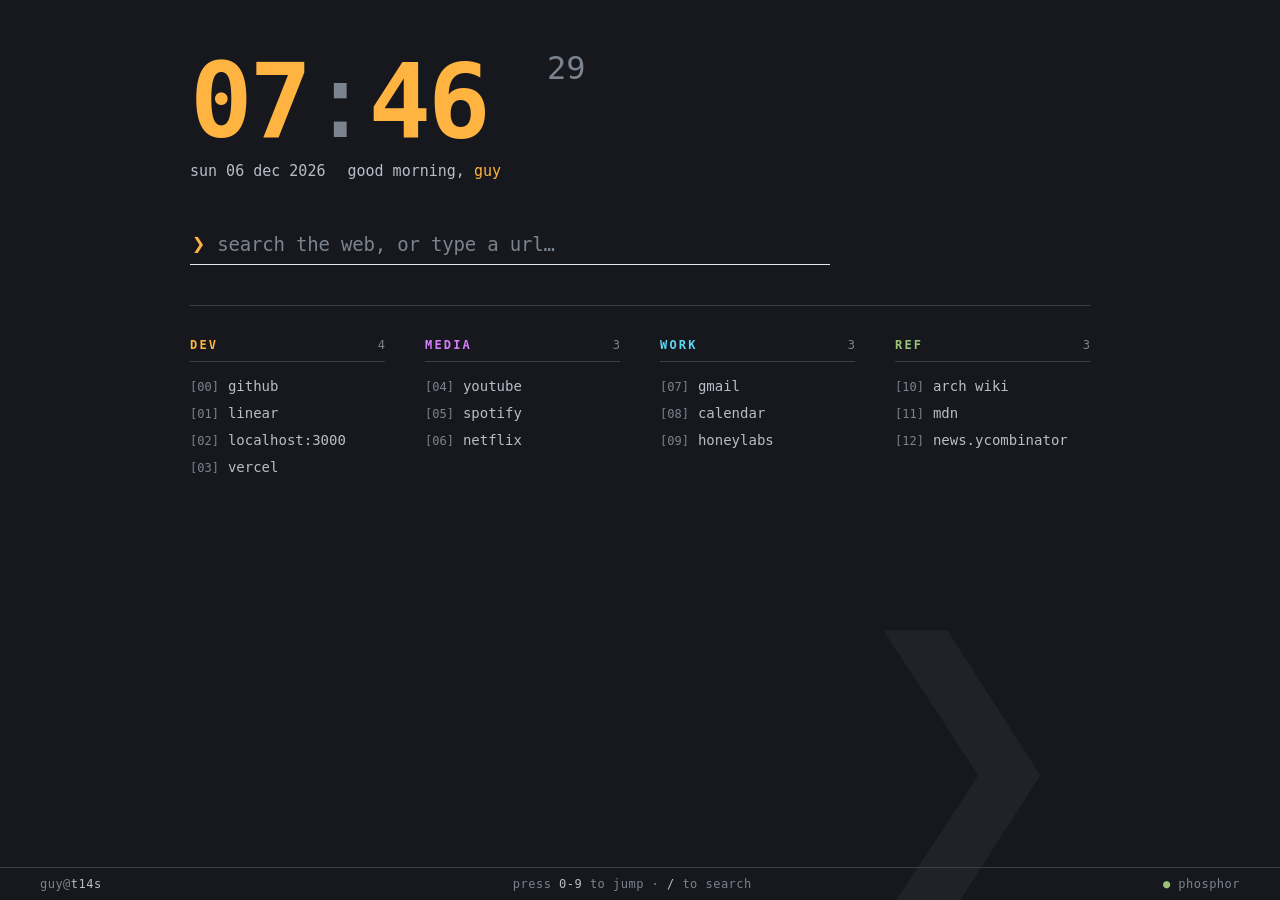
==== .config/firefox/newtab/index.html @ 92ed08a8 "Firefox: custom Phosphor start page served via Tridactyl newtab Self-contained local HTML: amber clo" ====
<!DOCTYPE html>
<html lang="en">
<head>
<meta charset="utf-8">
<meta name="viewport" content="width=device-width, initial-scale=1">
<title>phosphor</title>
<style>
  :root{
    --bg:#16181d; --fg0:#e6e9ed; --fg1:#b7bec8; --fg2:#7b838f;
    --line0:#3a404a; --line1:#e6e9ed;
    --amber:#ffb340; --blue:#5b9dff; --cyan:#5ed3f3; --sage:#98c379; --magenta:#d67cff;
    --mono:"InputMono Nerd Font","InputMonoCondensed Nerd Font",monospace;
  }
  *{box-sizing:border-box;margin:0;padding:0;border-radius:0!important}
  html,body{height:100%}
  body{
    background:var(--bg); color:var(--fg1);
    font-family:var(--mono); font-size:15px; line-height:1.5;
    -webkit-font-smoothing:antialiased; text-rendering:optimizeLegibility;
    display:flex; flex-direction:column; min-height:100vh;
    overflow-x:hidden;
  }
  a{color:inherit;text-decoration:none}

  /* watermark */
  #wm{
    position:fixed; right:-0.06em; bottom:-0.12em; z-index:0;
    font-family:var(--mono); font-size:44vh; line-height:1; font-weight:700;
    color:var(--line0); opacity:.28; pointer-events:none; user-select:none;
    letter-spacing:-0.02em;
  }

  main{
    position:relative; z-index:1;
    flex:1 0 auto;
    width:100%; max-width:980px; margin:0 auto;
    padding:6vh 40px 40px;
    display:flex; flex-direction:column;
  }

  /* header: clock */
  header{margin-bottom:34px}
  #clock{
    font-size:104px; line-height:.92; font-weight:700; letter-spacing:-0.03em;
    color:var(--amber); font-variant-numeric:tabular-nums;
  }
  #clock .sep{color:var(--fg2); font-weight:400}
  #clock .sec{font-size:32px; color:var(--fg2); font-weight:400; letter-spacing:0; vertical-align:top}
  #meta{margin-top:10px; display:flex; gap:22px; align-items:baseline; flex-wrap:wrap}
  #date{color:var(--fg1); font-size:15px}
  #date .k{color:var(--fg2)}
  #greet{color:var(--fg1); font-size:15px}
  #greet b{color:var(--amber); font-weight:400}

  /* search */
  #searchwrap{
    display:flex; align-items:center; gap:12px;
    border-bottom:1px solid var(--line0);
    padding:9px 2px; margin:8px 0 40px; max-width:640px;
    transition:border-color .12s;
  }
  #searchwrap:focus-within{border-bottom-color:var(--line1)}
  #prompt{color:var(--amber); font-size:22px; font-weight:700; line-height:1}
  #q{
    flex:1; background:transparent; border:0; outline:0;
    color:var(--fg0); font-family:var(--mono); font-size:19px; letter-spacing:-0.01em;
    caret-color:var(--amber);
  }
  #q::placeholder{color:var(--fg2)}

  /* link grid */
  #grid{
    display:grid; grid-template-columns:repeat(4,1fr); gap:34px 40px;
    border-top:1px solid var(--line0); padding-top:30px;
  }
  .group h2{
    font-size:12px; font-weight:700; letter-spacing:.18em; text-transform:uppercase;
    margin-bottom:12px; padding-bottom:7px; border-bottom:1px solid var(--line0);
    display:flex; justify-content:space-between; align-items:baseline;
  }
  .group h2 .tick{color:var(--fg2); font-weight:400; letter-spacing:0}
  .group.dev h2{color:var(--amber)}
  .group.media h2{color:var(--magenta)}
  .group.work h2{color:var(--cyan)}
  .group.ref h2{color:var(--sage)}
  .group ul{list-style:none}
  .group li{margin:2px 0}
  .group a{
    display:flex; gap:9px; align-items:baseline;
    color:var(--fg1); font-size:14px; padding:2px 3px; line-height:1.5;
    border-left:2px solid transparent; margin-left:-5px;
  }
  .group a .idx{color:var(--fg2); font-size:12px; min-width:22px; font-variant-numeric:tabular-nums}
  .group a:hover,.group a:focus{color:var(--amber); background:#1c1f25; border-left-color:var(--amber); outline:0}
  .group a.kb{color:var(--amber)}

  /* status line */
  footer{
    flex-shrink:0; position:relative; z-index:1;
    border-top:1px solid var(--line0);
    display:flex; justify-content:space-between; align-items:center;
    padding:7px 40px; color:var(--fg2); font-size:12px; letter-spacing:.04em;
  }
  footer .host b{color:var(--fg1);font-weight:400}
  footer .tag{color:var(--fg2)}
  footer .tag::before{content:"● "; color:var(--sage)}
  footer .hint{color:var(--fg2)}
  footer .hint b{color:var(--fg1);font-weight:400}

  @media (max-width:820px){
    #grid{grid-template-columns:repeat(2,1fr)}
    #clock{font-size:76px}
  }
</style>
</head>
<body>
  <div id="wm" aria-hidden="true">❯_</div>

  <main>
    <header>
      <div id="clock" aria-live="off">--<span class="sep">:</span>--</div>
      <div id="meta">
        <div id="date"><span class="k"></span> <span id="datetext"></span></div>
        <div id="greet"></div>
      </div>
    </header>

    <form id="searchwrap" autocomplete="off">
      <span id="prompt">❯</span>
      <input id="q" name="q" type="text" spellcheck="false" autofocus
             placeholder="search the web, or type a url…" aria-label="search">
    </form>

    <nav id="grid"></nav>
  </main>

  <footer>
    <span class="host">guy@<b>t14s</b></span>
    <span class="hint">press <b>0-9</b> to jump · <b>/</b> to search</span>
    <span class="tag">phosphor</span>
  </footer>

<script>
(function(){
  "use strict";

  /* ---- link data ---- */
  var GROUPS = [
    {cls:"dev",  name:"dev",   links:[
      ["github",        "https://github.com"],
      ["linear",        "https://linear.app"],
      ["localhost:3000","http://localhost:3000"],
      ["vercel",        "https://vercel.com/dashboard"]
    ]},
    {cls:"media", name:"media", links:[
      ["youtube", "https://youtube.com"],
      ["spotify", "https://open.spotify.com"],
      ["netflix", "https://netflix.com"]
    ]},
    {cls:"work",  name:"work",  links:[
      ["gmail",     "https://mail.google.com"],
      ["calendar",  "https://calendar.google.com"],
      ["honeylabs", "https://honeylabs.ai"]
    ]},
    {cls:"ref",   name:"ref",   links:[
      ["arch wiki",       "https://wiki.archlinux.org"],
      ["mdn",             "https://developer.mozilla.org"],
      ["news.ycombinator","https://news.ycombinator.com"]
    ]}
  ];

  /* ---- render grid, number every link ---- */
  var grid = document.getElementById("grid");
  var index = [];               // idx -> <a>
  var n = 0;
  GROUPS.forEach(function(g){
    var sec = document.createElement("section");
    sec.className = "group " + g.cls;
    var h = document.createElement("h2");
    h.innerHTML = g.name + '<span class="tick">'+ g.links.length +'</span>';
    sec.appendChild(h);
    var ul = document.createElement("ul");
    g.links.forEach(function(l){
      var i = n++;
      index[i] = l[1];
      var li = document.createElement("li");
      var a = document.createElement("a");
      a.href = l[1];
      a.dataset.idx = i;
      var pad = (i<10?"0":"") + i;
      a.innerHTML = '<span class="idx">['+pad+']</span><span class="lbl">'+l[0]+'</span>';
      li.appendChild(a); ul.appendChild(li);
    });
    sec.appendChild(ul);
    grid.appendChild(sec);
  });

  /* ---- clock ---- */
  var clock = document.getElementById("clock");
  var dateEl = document.getElementById("datetext");
  var greet = document.getElementById("greet");
  var DAYS = ["sun","mon","tue","wed","thu","fri","sat"];
  var MON  = ["jan","feb","mar","apr","may","jun","jul","aug","sep","oct","nov","dec"];
  function p2(x){return (x<10?"0":"")+x;}
  function tick(){
    var d = new Date();
    var h = d.getHours(), m = d.getMinutes(), s = d.getSeconds();
    clock.innerHTML = p2(h) + '<span class="sep">:</span>' + p2(m) +
                      ' <span class="sec">'+ p2(s) +'</span>';
    dateEl.textContent = DAYS[d.getDay()] + " " + p2(d.getDate()) + " " +
                         MON[d.getMonth()] + " " + d.getFullYear();
    var g = h<5?"good night":h<12?"good morning":h<18?"good afternoon":"good evening";
    greet.innerHTML = g + ", <b>guy</b>";
  }
  tick(); setInterval(tick, 1000);

  /* ---- search ---- */
  var form = document.getElementById("searchwrap");
  var q = document.getElementById("q");
  function looksLikeUrl(t){
    if(/\s/.test(t)) return false;
    if(/^https?:\/\//i.test(t)) return true;
    if(/^localhost(:\d+)?(\/|$)/i.test(t)) return true;
    // bare domain: has a dot, a plausible tld, no spaces
    return /^[a-z0-9][a-z0-9.-]*\.[a-z]{2,}(:\d+)?(\/.*)?$/i.test(t);
  }
  form.addEventListener("submit", function(e){
    e.preventDefault();
    var t = q.value.trim();
    if(!t) return;
    var dest;
    if(looksLikeUrl(t)){
      if(/^https?:\/\//i.test(t)) dest = t;
      else if(/^localhost/i.test(t)) dest = "http://" + t;
      else dest = "https://" + t;
    } else {
      dest = "https://duckduckgo.com/?q=" + encodeURIComponent(t);
    }
    window.location.href = dest;
  });

  /* ---- keyboard nav (non-conflicting): digits jump when not typing ---- */
  var buf = "", bufTimer = null;
  function clearBuf(){ buf=""; document.querySelectorAll(".group a.kb").forEach(function(a){a.classList.remove("kb");}); }
  document.addEventListener("keydown", function(e){
    var typing = document.activeElement === q;
    // '/' focuses search from anywhere
    if(e.key === "/" && !typing){ e.preventDefault(); q.focus(); q.select(); return; }
    if(e.key === "Escape"){ q.blur(); q.value=""; clearBuf(); return; }
    if(typing) return;                       // never hijack typing in the box
    if(e.altKey||e.ctrlKey||e.metaKey) return;
    if(/^[0-9]$/.test(e.key)){
      buf += e.key;
      clearTimeout(bufTimer);
      var i = parseInt(buf,10);
      // highlight candidate
      document.querySelectorAll(".group a.kb").forEach(function(a){a.classList.remove("kb");});
      var a = grid.querySelector('a[data-idx="'+i+'"]');
      if(a) a.classList.add("kb");
      // if no longer index could extend this buffer, commit now
      var couldExtend = grid.querySelector('a[data-idx^="'+buf+'"]') || index[parseInt(buf+"0",10)]!==undefined;
      if(index[i]!==undefined && !couldExtend){ window.location.href = index[i]; return; }
      bufTimer = setTimeout(function(){
        if(index[i]!==undefined) window.location.href = index[i];
        else clearBuf();
      }, 380);
    }
  });

  /* keep focus on the search box */
  window.addEventListener("load", function(){ q.focus(); });
  q.focus();
})();
</script>
</body>
</html>
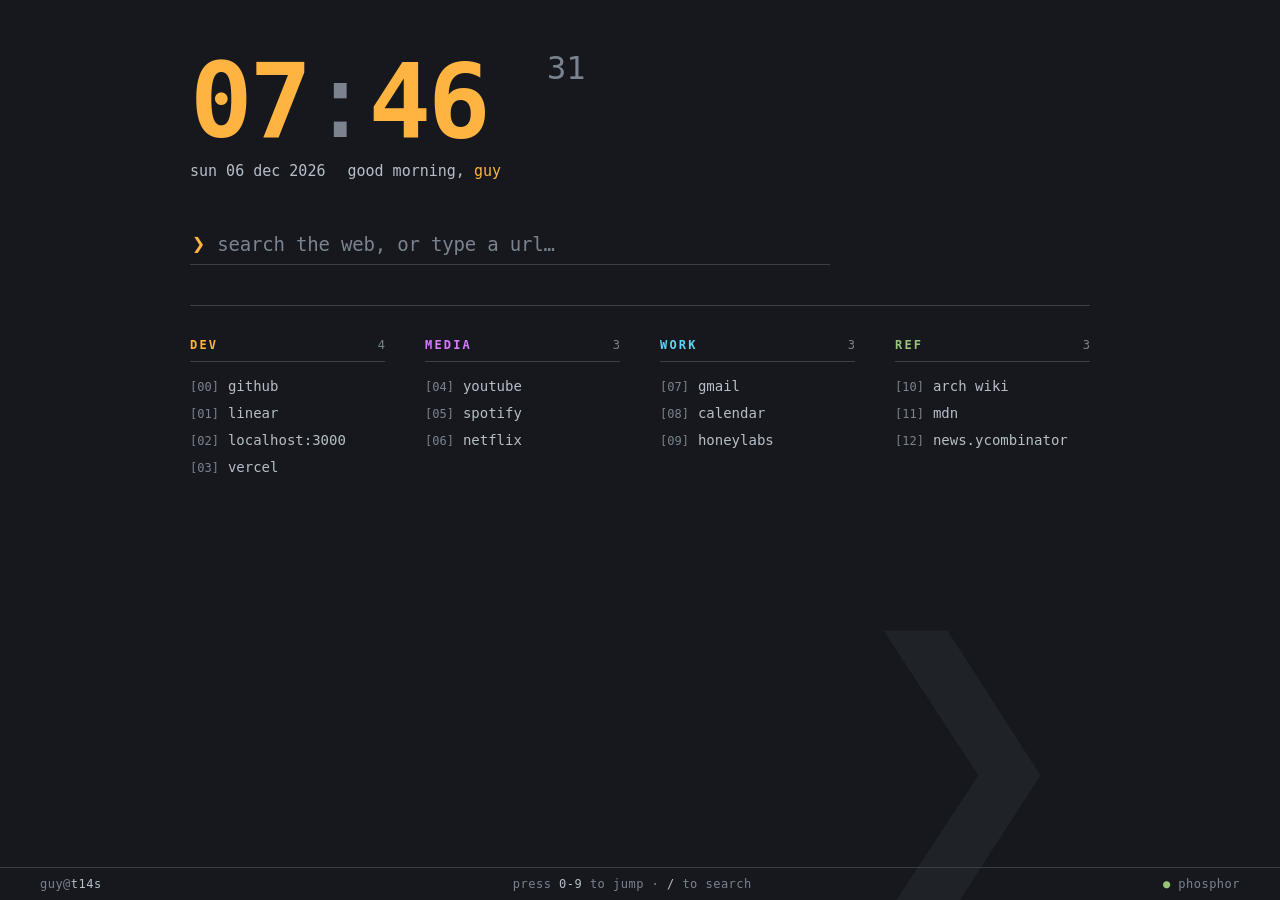
==== commit efd1faf1: "Start page: no autofocus, so Tridactyl stays in normal mode (F hints work); / focuses search Co-Auth" ====
--- a/.config/firefox/newtab/index.html
+++ b/.config/firefox/newtab/index.html
@@ -127,7 +127,7 @@
 
     <form id="searchwrap" autocomplete="off">
       <span id="prompt">❯</span>
-      <input id="q" name="q" type="text" spellcheck="false" autofocus
+      <input id="q" name="q" type="text" spellcheck="false"
              placeholder="search the web, or type a url…" aria-label="search">
     </form>
 
@@ -268,8 +268,6 @@
   });
 
   /* keep focus on the search box */
-  window.addEventListener("load", function(){ q.focus(); });
-  q.focus();
 })();
 </script>
 </body>
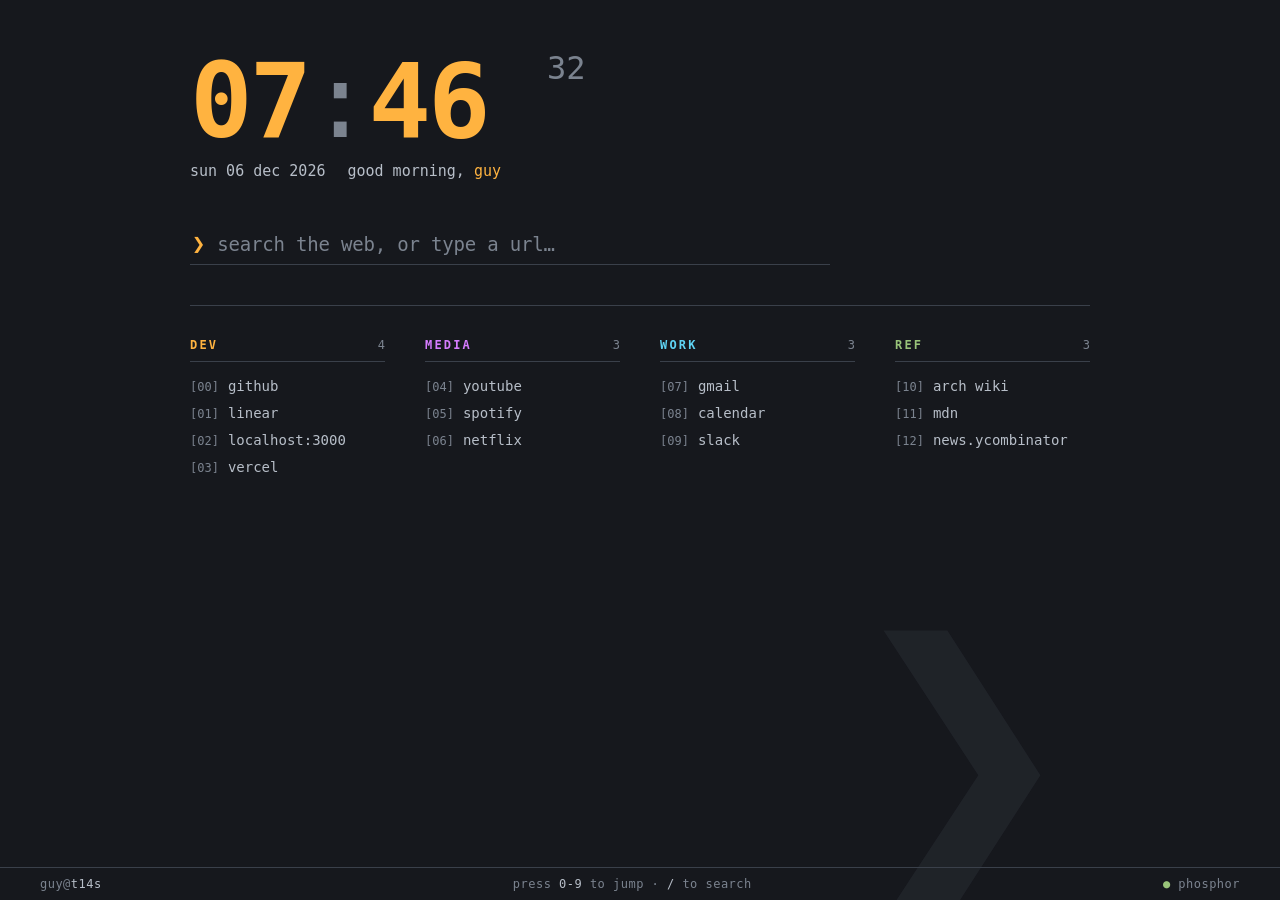
==== commit 7896bcd1: "Start page: WORK links point at account 3 gmail/calendar and Slack Co-Authored-By: Claude Fable 5.1 " ====
--- a/.config/firefox/newtab/index.html
+++ b/.config/firefox/newtab/index.html
@@ -158,9 +158,9 @@
       ["netflix", "https://netflix.com"]
     ]},
     {cls:"work",  name:"work",  links:[
-      ["gmail",     "https://mail.google.com"],
-      ["calendar",  "https://calendar.google.com"],
-      ["honeylabs", "https://honeylabs.ai"]
+      ["gmail",     "https://mail.google.com/mail/u/3/"],
+      ["calendar",  "https://calendar.google.com/calendar/u/3/"],
+      ["slack",     "https://app.slack.com"]
     ]},
     {cls:"ref",   name:"ref",   links:[
       ["arch wiki",       "https://wiki.archlinux.org"],
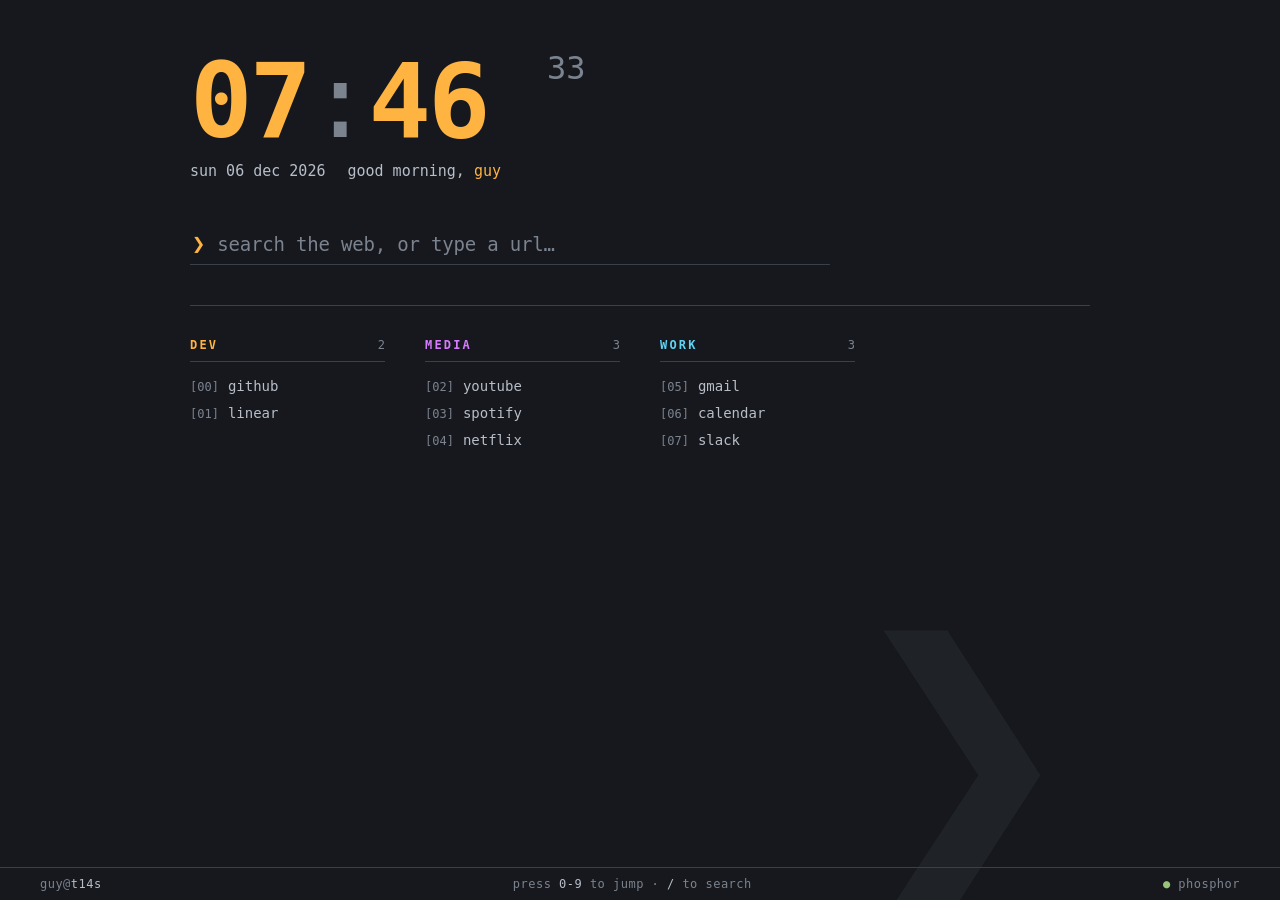
==== commit 6a227653: "Start page: drop localhost/vercel and the REF group Co-Authored-By: Claude Fable 5.1 <noreply@anthro" ====
--- a/.config/firefox/newtab/index.html
+++ b/.config/firefox/newtab/index.html
@@ -149,8 +149,6 @@
     {cls:"dev",  name:"dev",   links:[
       ["github",        "https://github.com"],
       ["linear",        "https://linear.app"],
-      ["localhost:3000","http://localhost:3000"],
-      ["vercel",        "https://vercel.com/dashboard"]
     ]},
     {cls:"media", name:"media", links:[
       ["youtube", "https://youtube.com"],
@@ -161,11 +159,6 @@
       ["gmail",     "https://mail.google.com/mail/u/3/"],
       ["calendar",  "https://calendar.google.com/calendar/u/3/"],
       ["slack",     "https://app.slack.com"]
-    ]},
-    {cls:"ref",   name:"ref",   links:[
-      ["arch wiki",       "https://wiki.archlinux.org"],
-      ["mdn",             "https://developer.mozilla.org"],
-      ["news.ycombinator","https://news.ycombinator.com"]
     ]}
   ];
 
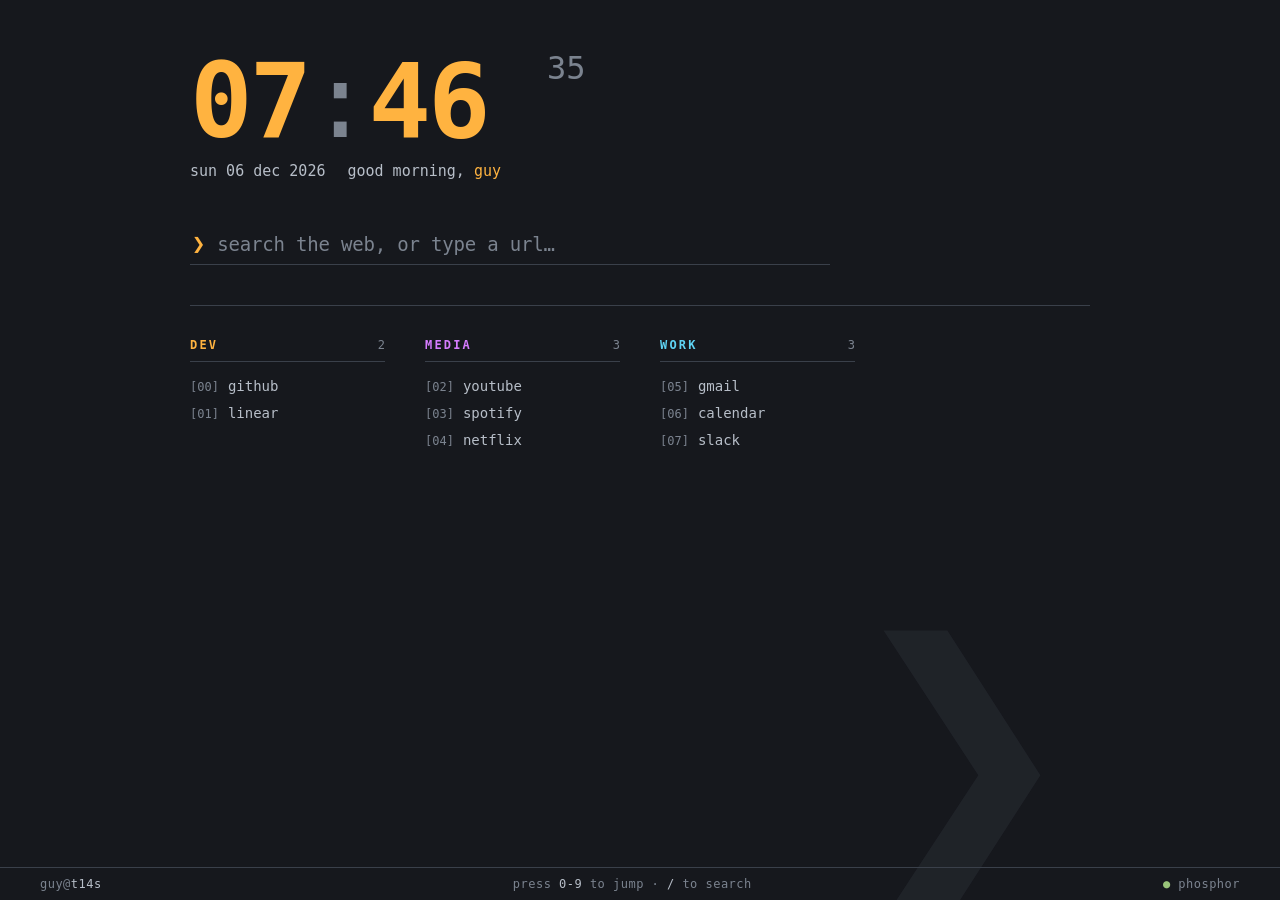
==== commit e56d4d56: "Start page: slack -> app.slack.com/client/ Co-Authored-By: Claude Fable 5.1 <noreply@anthropic.com>" ====
--- a/.config/firefox/newtab/index.html
+++ b/.config/firefox/newtab/index.html
@@ -158,7 +158,7 @@
     {cls:"work",  name:"work",  links:[
       ["gmail",     "https://mail.google.com/mail/u/3/"],
       ["calendar",  "https://calendar.google.com/calendar/u/3/"],
-      ["slack",     "https://app.slack.com"]
+      ["slack",     "https://app.slack.com/client/"]
     ]}
   ];
 
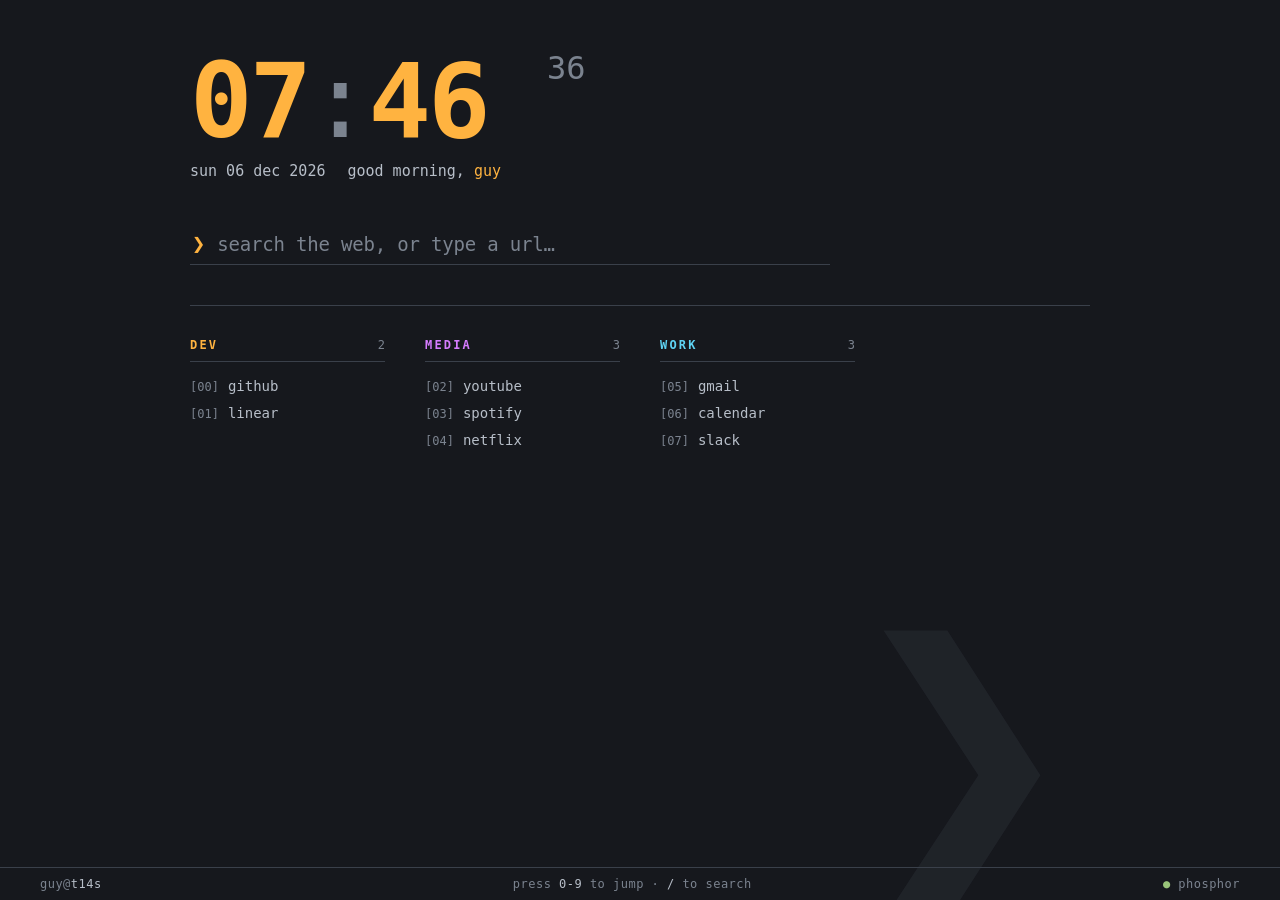
==== commit 19abc705: "Start page: search with Google Co-Authored-By: Claude Fable 5.1 <noreply@anthropic.com>" ====
--- a/.config/firefox/newtab/index.html
+++ b/.config/firefox/newtab/index.html
@@ -227,7 +227,7 @@
       else if(/^localhost/i.test(t)) dest = "http://" + t;
       else dest = "https://" + t;
     } else {
-      dest = "https://duckduckgo.com/?q=" + encodeURIComponent(t);
+      dest = "https://www.google.com/search?q=" + encodeURIComponent(t);
     }
     window.location.href = dest;
   });
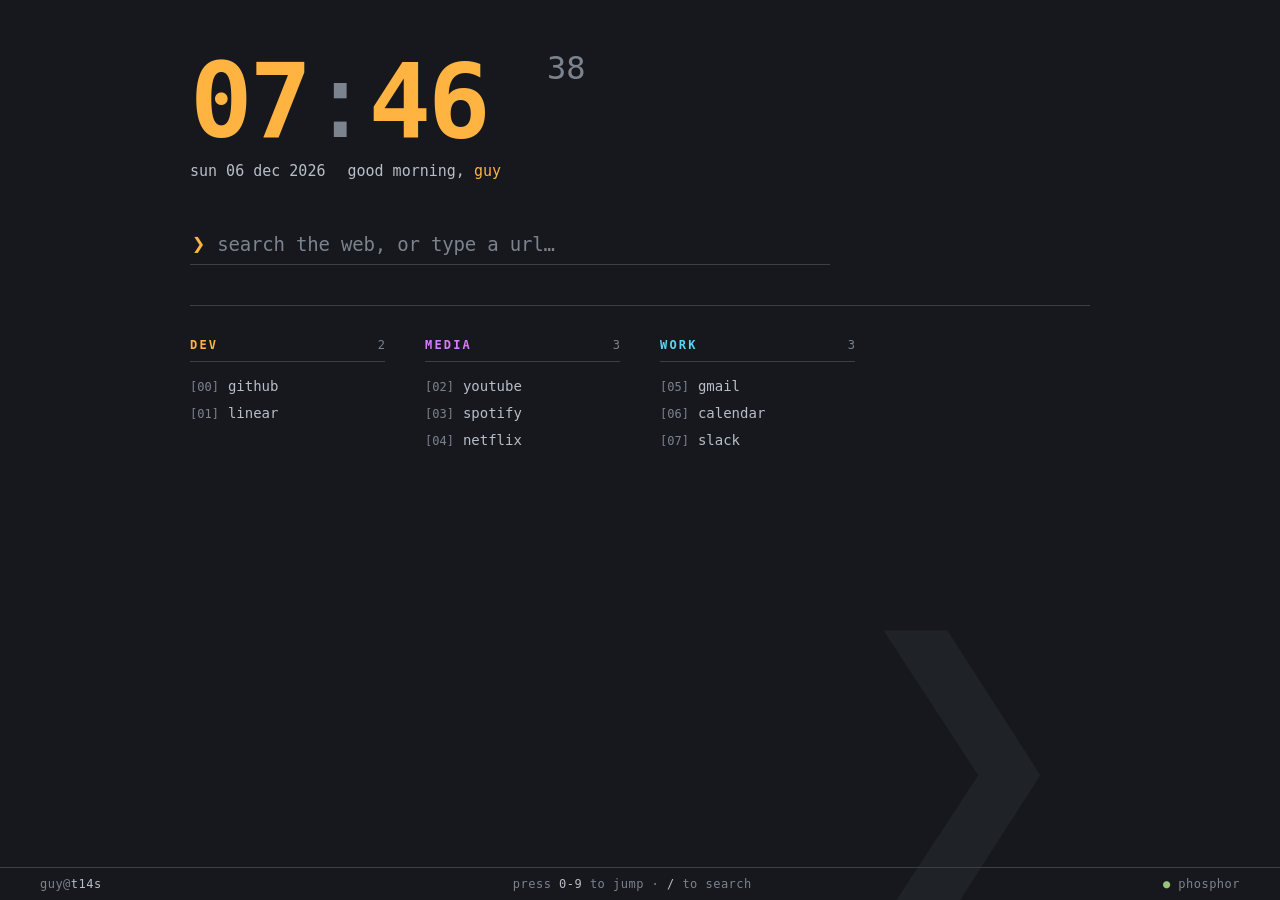
==== commit 27ea44d8: "Phosphor New Tab: own WebExtension serves the start page (empty focused urlbar, no redirect hop) man" ====
--- a/.config/firefox/newtab/index.html
+++ b/.config/firefox/newtab/index.html
@@ -140,128 +140,6 @@
     <span class="tag">phosphor</span>
   </footer>
 
-<script>
-(function(){
-  "use strict";
-
-  /* ---- link data ---- */
-  var GROUPS = [
-    {cls:"dev",  name:"dev",   links:[
-      ["github",        "https://github.com"],
-      ["linear",        "https://linear.app"],
-    ]},
-    {cls:"media", name:"media", links:[
-      ["youtube", "https://youtube.com"],
-      ["spotify", "https://open.spotify.com"],
-      ["netflix", "https://netflix.com"]
-    ]},
-    {cls:"work",  name:"work",  links:[
-      ["gmail",     "https://mail.google.com/mail/u/3/"],
-      ["calendar",  "https://calendar.google.com/calendar/u/3/"],
-      ["slack",     "https://app.slack.com/client/"]
-    ]}
-  ];
-
-  /* ---- render grid, number every link ---- */
-  var grid = document.getElementById("grid");
-  var index = [];               // idx -> <a>
-  var n = 0;
-  GROUPS.forEach(function(g){
-    var sec = document.createElement("section");
-    sec.className = "group " + g.cls;
-    var h = document.createElement("h2");
-    h.innerHTML = g.name + '<span class="tick">'+ g.links.length +'</span>';
-    sec.appendChild(h);
-    var ul = document.createElement("ul");
-    g.links.forEach(function(l){
-      var i = n++;
-      index[i] = l[1];
-      var li = document.createElement("li");
-      var a = document.createElement("a");
-      a.href = l[1];
-      a.dataset.idx = i;
-      var pad = (i<10?"0":"") + i;
-      a.innerHTML = '<span class="idx">['+pad+']</span><span class="lbl">'+l[0]+'</span>';
-      li.appendChild(a); ul.appendChild(li);
-    });
-    sec.appendChild(ul);
-    grid.appendChild(sec);
-  });
-
-  /* ---- clock ---- */
-  var clock = document.getElementById("clock");
-  var dateEl = document.getElementById("datetext");
-  var greet = document.getElementById("greet");
-  var DAYS = ["sun","mon","tue","wed","thu","fri","sat"];
-  var MON  = ["jan","feb","mar","apr","may","jun","jul","aug","sep","oct","nov","dec"];
-  function p2(x){return (x<10?"0":"")+x;}
-  function tick(){
-    var d = new Date();
-    var h = d.getHours(), m = d.getMinutes(), s = d.getSeconds();
-    clock.innerHTML = p2(h) + '<span class="sep">:</span>' + p2(m) +
-                      ' <span class="sec">'+ p2(s) +'</span>';
-    dateEl.textContent = DAYS[d.getDay()] + " " + p2(d.getDate()) + " " +
-                         MON[d.getMonth()] + " " + d.getFullYear();
-    var g = h<5?"good night":h<12?"good morning":h<18?"good afternoon":"good evening";
-    greet.innerHTML = g + ", <b>guy</b>";
-  }
-  tick(); setInterval(tick, 1000);
-
-  /* ---- search ---- */
-  var form = document.getElementById("searchwrap");
-  var q = document.getElementById("q");
-  function looksLikeUrl(t){
-    if(/\s/.test(t)) return false;
-    if(/^https?:\/\//i.test(t)) return true;
-    if(/^localhost(:\d+)?(\/|$)/i.test(t)) return true;
-    // bare domain: has a dot, a plausible tld, no spaces
-    return /^[a-z0-9][a-z0-9.-]*\.[a-z]{2,}(:\d+)?(\/.*)?$/i.test(t);
-  }
-  form.addEventListener("submit", function(e){
-    e.preventDefault();
-    var t = q.value.trim();
-    if(!t) return;
-    var dest;
-    if(looksLikeUrl(t)){
-      if(/^https?:\/\//i.test(t)) dest = t;
-      else if(/^localhost/i.test(t)) dest = "http://" + t;
-      else dest = "https://" + t;
-    } else {
-      dest = "https://www.google.com/search?q=" + encodeURIComponent(t);
-    }
-    window.location.href = dest;
-  });
-
-  /* ---- keyboard nav (non-conflicting): digits jump when not typing ---- */
-  var buf = "", bufTimer = null;
-  function clearBuf(){ buf=""; document.querySelectorAll(".group a.kb").forEach(function(a){a.classList.remove("kb");}); }
-  document.addEventListener("keydown", function(e){
-    var typing = document.activeElement === q;
-    // '/' focuses search from anywhere
-    if(e.key === "/" && !typing){ e.preventDefault(); q.focus(); q.select(); return; }
-    if(e.key === "Escape"){ q.blur(); q.value=""; clearBuf(); return; }
-    if(typing) return;                       // never hijack typing in the box
-    if(e.altKey||e.ctrlKey||e.metaKey) return;
-    if(/^[0-9]$/.test(e.key)){
-      buf += e.key;
-      clearTimeout(bufTimer);
-      var i = parseInt(buf,10);
-      // highlight candidate
-      document.querySelectorAll(".group a.kb").forEach(function(a){a.classList.remove("kb");});
-      var a = grid.querySelector('a[data-idx="'+i+'"]');
-      if(a) a.classList.add("kb");
-      // if no longer index could extend this buffer, commit now
-      var couldExtend = grid.querySelector('a[data-idx^="'+buf+'"]') || index[parseInt(buf+"0",10)]!==undefined;
-      if(index[i]!==undefined && !couldExtend){ window.location.href = index[i]; return; }
-      bufTimer = setTimeout(function(){
-        if(index[i]!==undefined) window.location.href = index[i];
-        else clearBuf();
-      }, 380);
-    }
-  });
-
-  /* keep focus on the search box */
-})();
-</script>
+<script src="newtab.js"></script>
 </body>
 </html>
